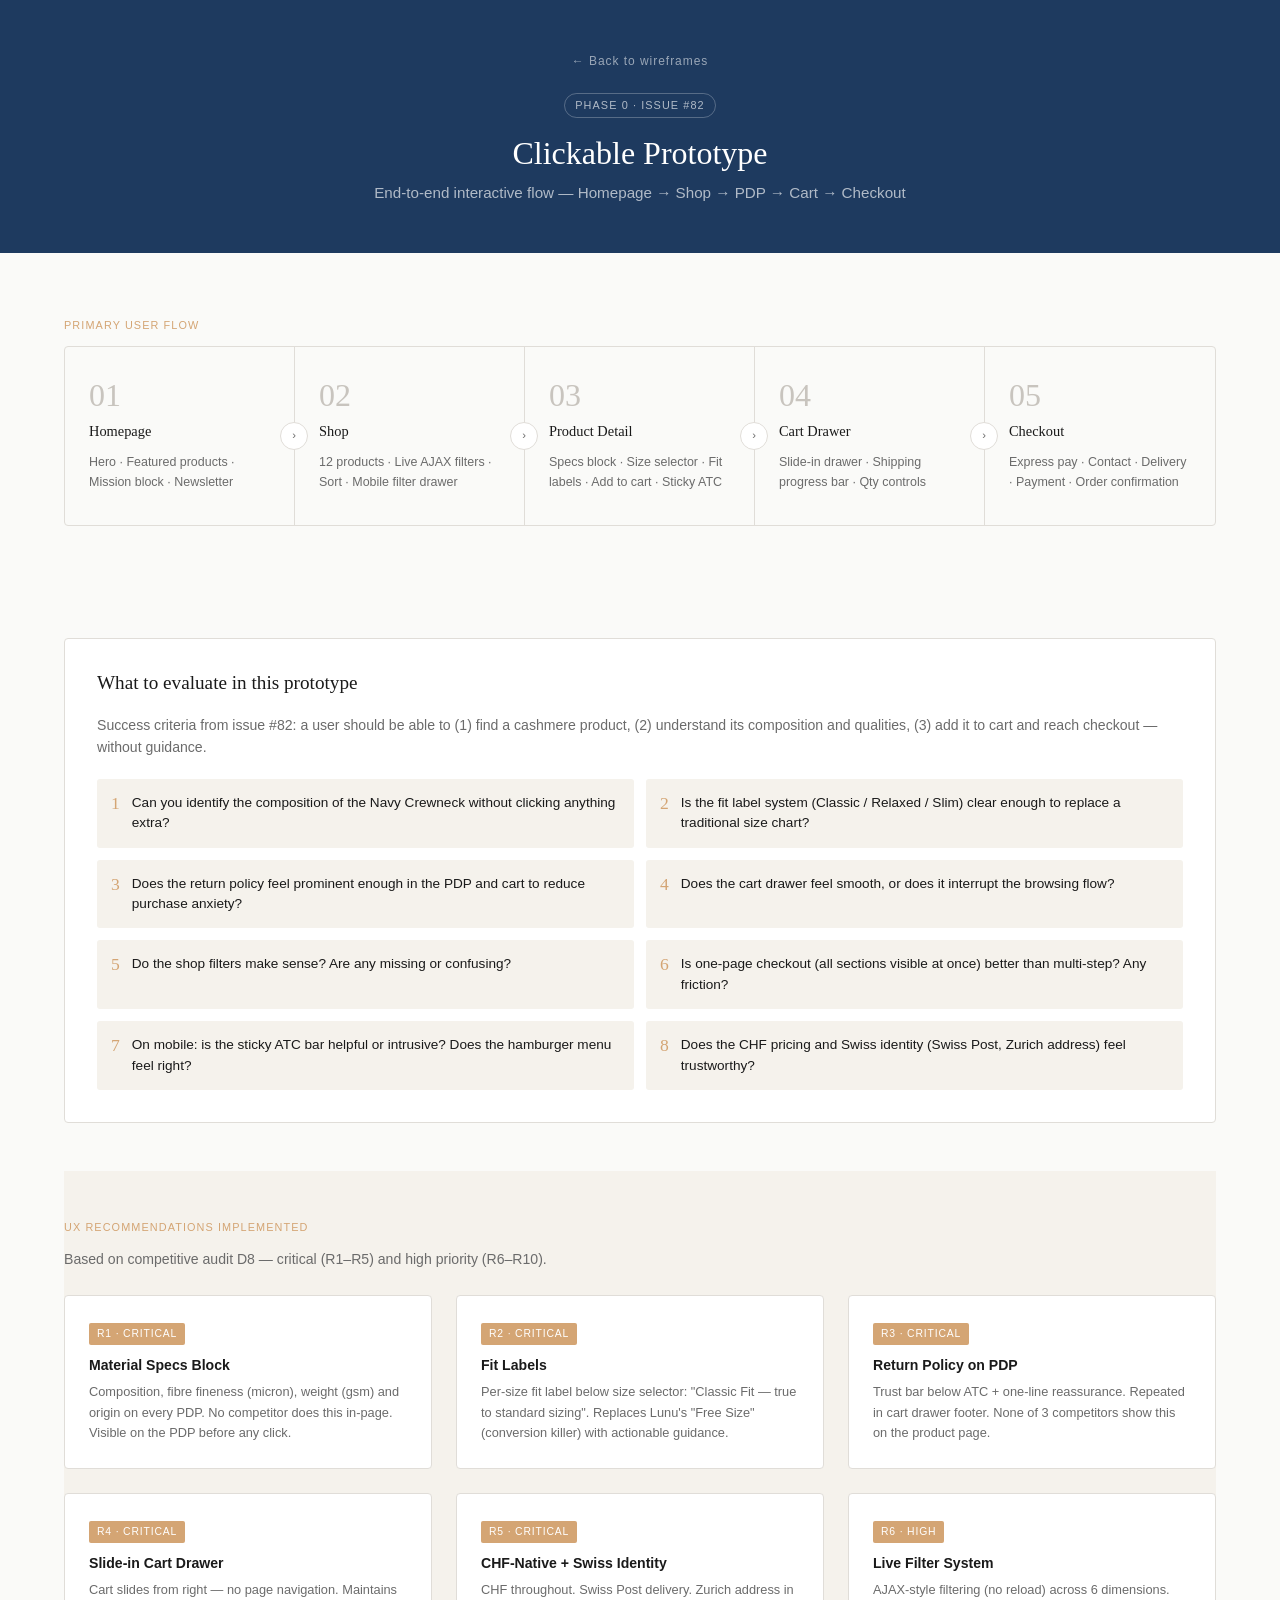
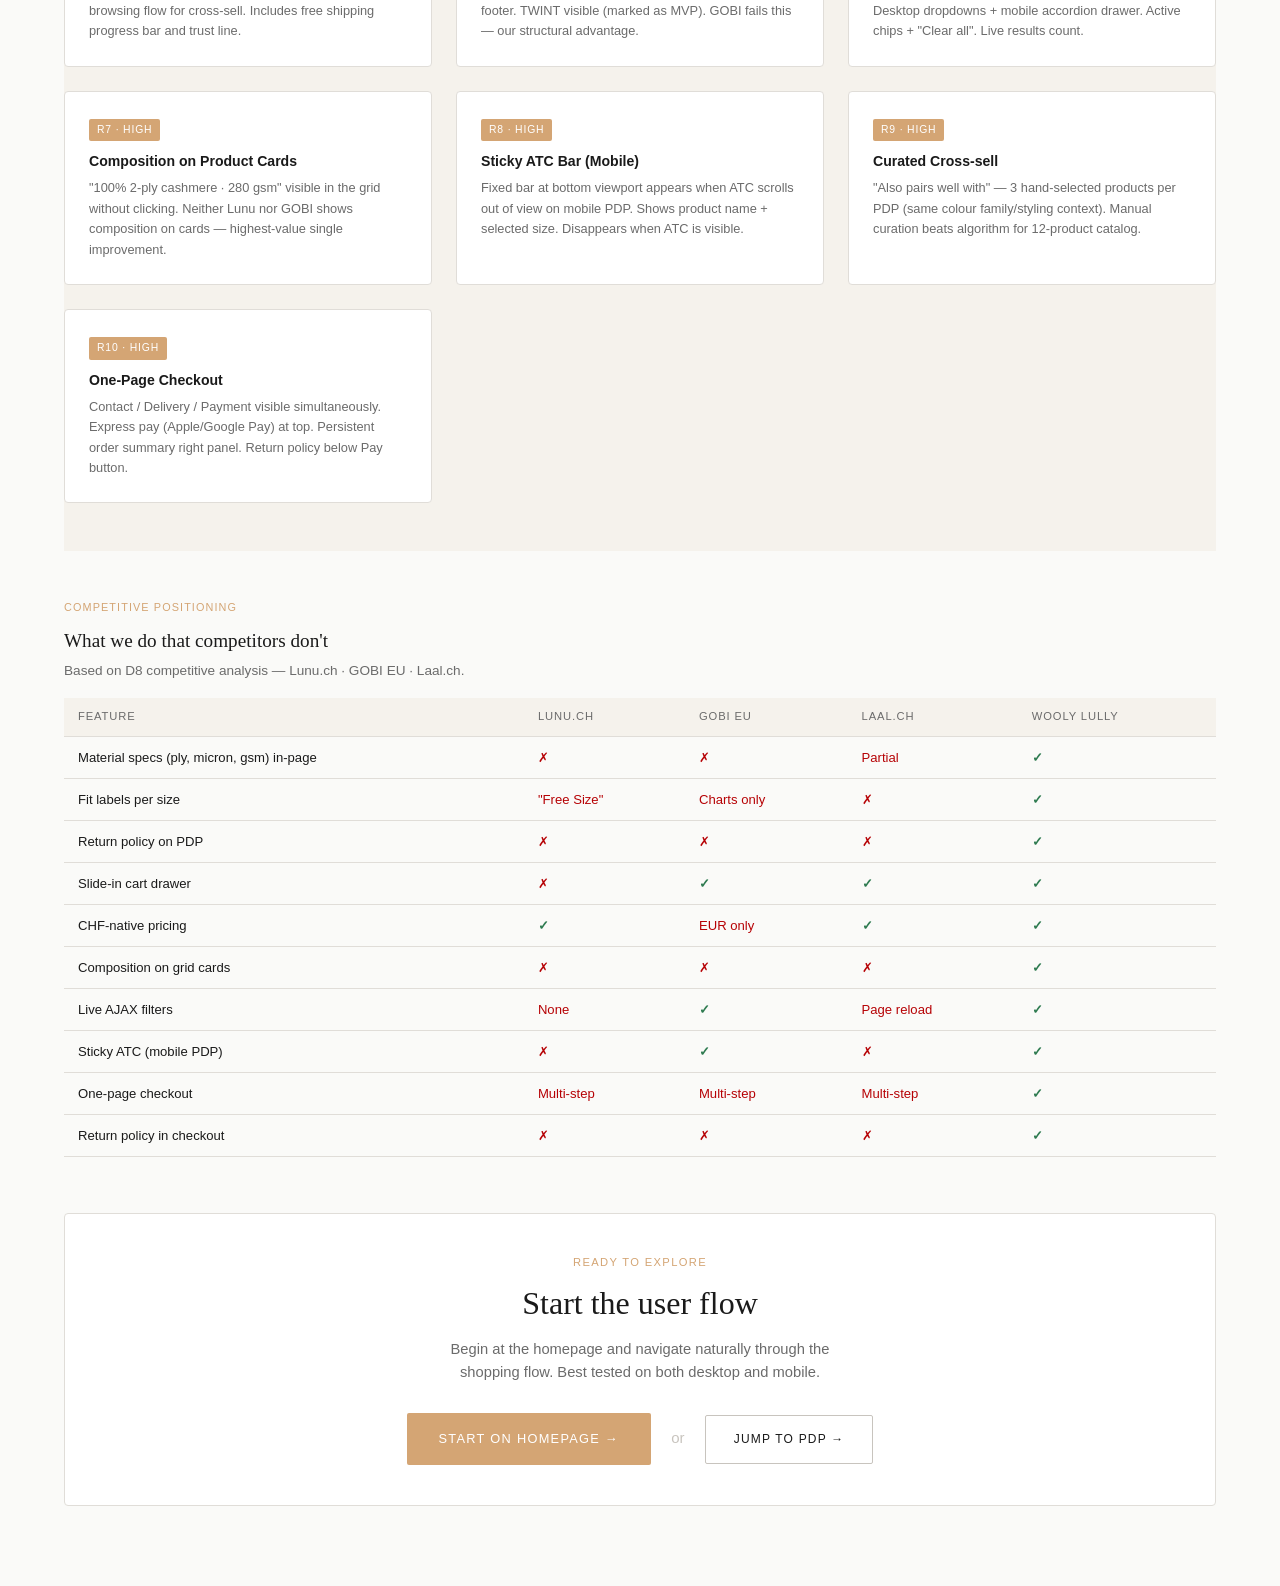
==== index.html @ c2e41254 "Fix company name: Wolly Lully → Wooly Lully" ====
<!DOCTYPE html>
<html lang="en">
<head>
  <meta charset="UTF-8">
  <meta name="viewport" content="width=device-width, initial-scale=1.0">
  <title>Wooly Lully — Clickable Prototype</title>
  <link rel="stylesheet" href="style.css">
  <style>
    body { background: var(--bg); }
    .back-to-wireframes {
      display: inline-flex;
      align-items: center;
      gap: 6px;
      font-size: 0.75rem;
      letter-spacing: 0.08em;
      color: rgba(255,255,255,0.55);
      text-decoration: none;
      transition: color 0.2s;
    }
    .back-to-wireframes:hover { color: rgba(255,255,255,0.9); }
    .phase-badge {
      display: inline-block;
      padding: 3px 10px;
      border: 1px solid rgba(255,255,255,0.25);
      border-radius: 20px;
      font-size: 0.68rem;
      letter-spacing: 0.1em;
      text-transform: uppercase;
      color: rgba(255,255,255,0.65);
      margin-bottom: 16px;
    }
    .flow-label {
      font-size: 0.68rem;
      letter-spacing: 0.1em;
      text-transform: uppercase;
      color: var(--gold);
      margin-bottom: 12px;
      font-weight: 500;
    }
    .ux-tag-critical { background: #B60205; }
    .ux-tag-high { background: var(--gold); }
    .what-to-test {
      background: var(--bg-white);
      border: 1px solid var(--border);
      border-radius: 4px;
      padding: 32px;
      margin: 48px 0;
    }
    .what-to-test h2 { margin-bottom: 20px; font-size: 1.2rem; }
    .test-list { display: grid; grid-template-columns: 1fr 1fr; gap: 12px; }
    @media (max-width: 640px) { .test-list { grid-template-columns: 1fr; } }
    .test-item {
      display: flex;
      gap: 12px;
      padding: 14px;
      background: var(--bg-beige);
      border-radius: 3px;
      font-size: 0.85rem;
      line-height: 1.5;
    }
    .test-item .num {
      font-family: var(--font-serif);
      font-size: 1.1rem;
      color: var(--gold);
      line-height: 1.2;
      flex-shrink: 0;
    }
    .diff-table { width: 100%; border-collapse: collapse; font-size: 0.82rem; margin-top: 16px; }
    .diff-table th, .diff-table td { padding: 10px 14px; border-bottom: 1px solid var(--border); text-align: left; }
    .diff-table th { font-size: 0.7rem; letter-spacing: 0.08em; text-transform: uppercase; color: var(--text-muted); font-weight: 500; background: var(--bg-beige); }
    .diff-table td:first-child { font-weight: 500; white-space: nowrap; }
    .tick { color: var(--success); font-weight: 600; }
    .cross { color: #B60205; }
  </style>
</head>
<body>

<!-- Proto header -->
<div class="proto-header">
  <div class="container">
    <a href="../wireframes/index.html" class="back-to-wireframes">← Back to wireframes</a>
    <div style="margin-top:20px;">
      <div class="phase-badge">Phase 0 · Issue #82</div>
      <h1>Clickable Prototype</h1>
      <p>End-to-end interactive flow — Homepage → Shop → PDP → Cart → Checkout</p>
    </div>
  </div>
</div>

<main style="padding-bottom:80px;">
  <div class="container">

    <!-- USER FLOW CARDS -->
    <div class="flow-section">
      <div class="flow-label">Primary User Flow</div>
      <div class="flow-cards">
        <a href="homepage.html" class="flow-card">
          <div class="flow-card-num">01</div>
          <h3>Homepage</h3>
          <p>Hero · Featured products · Mission block · Newsletter</p>
          <div class="arrow">›</div>
        </a>
        <a href="shop.html" class="flow-card">
          <div class="flow-card-num">02</div>
          <h3>Shop</h3>
          <p>12 products · Live AJAX filters · Sort · Mobile filter drawer</p>
          <div class="arrow">›</div>
        </a>
        <a href="pdp.html" class="flow-card">
          <div class="flow-card-num">03</div>
          <h3>Product Detail</h3>
          <p>Specs block · Size selector · Fit labels · Add to cart · Sticky ATC</p>
          <div class="arrow">›</div>
        </a>
        <a href="pdp.html" class="flow-card" onclick="event.preventDefault(); window.location.href='pdp.html'; setTimeout(()=>openCart && openCart(), 800)">
          <div class="flow-card-num">04</div>
          <h3>Cart Drawer</h3>
          <p>Slide-in drawer · Shipping progress bar · Qty controls</p>
          <div class="arrow">›</div>
        </a>
        <a href="checkout.html" class="flow-card">
          <div class="flow-card-num">05</div>
          <h3>Checkout</h3>
          <p>Express pay · Contact · Delivery · Payment · Order confirmation</p>
        </a>
      </div>
    </div>

    <!-- WHAT TO TEST -->
    <div class="what-to-test">
      <h2>What to evaluate in this prototype</h2>
      <p style="color:var(--text-muted); font-size:0.88rem; margin-bottom:20px;">
        Success criteria from issue #82: a user should be able to (1) find a cashmere product, (2) understand its composition and qualities, (3) add it to cart and reach checkout — without guidance.
      </p>
      <div class="test-list">
        <div class="test-item">
          <div class="num">1</div>
          <div>Can you identify the composition of the Navy Crewneck without clicking anything extra?</div>
        </div>
        <div class="test-item">
          <div class="num">2</div>
          <div>Is the fit label system (Classic / Relaxed / Slim) clear enough to replace a traditional size chart?</div>
        </div>
        <div class="test-item">
          <div class="num">3</div>
          <div>Does the return policy feel prominent enough in the PDP and cart to reduce purchase anxiety?</div>
        </div>
        <div class="test-item">
          <div class="num">4</div>
          <div>Does the cart drawer feel smooth, or does it interrupt the browsing flow?</div>
        </div>
        <div class="test-item">
          <div class="num">5</div>
          <div>Do the shop filters make sense? Are any missing or confusing?</div>
        </div>
        <div class="test-item">
          <div class="num">6</div>
          <div>Is one-page checkout (all sections visible at once) better than multi-step? Any friction?</div>
        </div>
        <div class="test-item">
          <div class="num">7</div>
          <div>On mobile: is the sticky ATC bar helpful or intrusive? Does the hamburger menu feel right?</div>
        </div>
        <div class="test-item">
          <div class="num">8</div>
          <div>Does the CHF pricing and Swiss identity (Swiss Post, Zurich address) feel trustworthy?</div>
        </div>
      </div>
    </div>

    <!-- UX DIFFERENTIATORS IMPLEMENTED -->
    <div class="ux-notes">
      <div style="margin-bottom:24px;">
        <div class="flow-label">UX Recommendations implemented</div>
        <p style="font-size:0.88rem; color:var(--text-muted);">Based on competitive audit D8 — critical (R1–R5) and high priority (R6–R10).</p>
      </div>
      <div class="ux-grid">
        <div class="ux-card">
          <span class="tag ux-tag-critical">R1 · Critical</span>
          <h4>Material Specs Block</h4>
          <p>Composition, fibre fineness (micron), weight (gsm) and origin on every PDP. No competitor does this in-page. Visible on the PDP before any click.</p>
        </div>
        <div class="ux-card">
          <span class="tag ux-tag-critical">R2 · Critical</span>
          <h4>Fit Labels</h4>
          <p>Per-size fit label below size selector: "Classic Fit — true to standard sizing". Replaces Lunu's "Free Size" (conversion killer) with actionable guidance.</p>
        </div>
        <div class="ux-card">
          <span class="tag ux-tag-critical">R3 · Critical</span>
          <h4>Return Policy on PDP</h4>
          <p>Trust bar below ATC + one-line reassurance. Repeated in cart drawer footer. None of 3 competitors show this on the product page.</p>
        </div>
        <div class="ux-card">
          <span class="tag ux-tag-critical">R4 · Critical</span>
          <h4>Slide-in Cart Drawer</h4>
          <p>Cart slides from right — no page navigation. Maintains browsing flow for cross-sell. Includes free shipping progress bar and trust line.</p>
        </div>
        <div class="ux-card">
          <span class="tag ux-tag-critical">R5 · Critical</span>
          <h4>CHF-Native + Swiss Identity</h4>
          <p>CHF throughout. Swiss Post delivery. Zurich address in footer. TWINT visible (marked as MVP). GOBI fails this — our structural advantage.</p>
        </div>
        <div class="ux-card">
          <span class="tag ux-tag-high">R6 · High</span>
          <h4>Live Filter System</h4>
          <p>AJAX-style filtering (no reload) across 6 dimensions. Desktop dropdowns + mobile accordion drawer. Active chips + "Clear all". Live results count.</p>
        </div>
        <div class="ux-card">
          <span class="tag ux-tag-high">R7 · High</span>
          <h4>Composition on Product Cards</h4>
          <p>"100% 2-ply cashmere · 280 gsm" visible in the grid without clicking. Neither Lunu nor GOBI shows composition on cards — highest-value single improvement.</p>
        </div>
        <div class="ux-card">
          <span class="tag ux-tag-high">R8 · High</span>
          <h4>Sticky ATC Bar (Mobile)</h4>
          <p>Fixed bar at bottom viewport appears when ATC scrolls out of view on mobile PDP. Shows product name + selected size. Disappears when ATC is visible.</p>
        </div>
        <div class="ux-card">
          <span class="tag ux-tag-high">R9 · High</span>
          <h4>Curated Cross-sell</h4>
          <p>"Also pairs well with" — 3 hand-selected products per PDP (same colour family/styling context). Manual curation beats algorithm for 12-product catalog.</p>
        </div>
        <div class="ux-card">
          <span class="tag ux-tag-high">R10 · High</span>
          <h4>One-Page Checkout</h4>
          <p>Contact / Delivery / Payment visible simultaneously. Express pay (Apple/Google Pay) at top. Persistent order summary right panel. Return policy below Pay button.</p>
        </div>
      </div>
    </div>

    <!-- VS COMPETITORS TABLE -->
    <div style="margin-top: 48px;">
      <div class="flow-label">Competitive positioning</div>
      <h2 style="margin-bottom:8px; font-size:1.2rem;">What we do that competitors don't</h2>
      <p style="font-size:0.85rem; color:var(--text-muted); margin-bottom:4px;">
        Based on D8 competitive analysis — Lunu.ch · GOBI EU · Laal.ch.
      </p>
      <table class="diff-table">
        <thead>
          <tr>
            <th>Feature</th>
            <th>Lunu.ch</th>
            <th>GOBI EU</th>
            <th>Laal.ch</th>
            <th>Wooly Lully</th>
          </tr>
        </thead>
        <tbody>
          <tr>
            <td>Material specs (ply, micron, gsm) in-page</td>
            <td class="cross">✗</td>
            <td class="cross">✗</td>
            <td class="cross">Partial</td>
            <td class="tick">✓</td>
          </tr>
          <tr>
            <td>Fit labels per size</td>
            <td class="cross">"Free Size"</td>
            <td class="cross">Charts only</td>
            <td class="cross">✗</td>
            <td class="tick">✓</td>
          </tr>
          <tr>
            <td>Return policy on PDP</td>
            <td class="cross">✗</td>
            <td class="cross">✗</td>
            <td class="cross">✗</td>
            <td class="tick">✓</td>
          </tr>
          <tr>
            <td>Slide-in cart drawer</td>
            <td class="cross">✗</td>
            <td class="tick">✓</td>
            <td class="tick">✓</td>
            <td class="tick">✓</td>
          </tr>
          <tr>
            <td>CHF-native pricing</td>
            <td class="tick">✓</td>
            <td class="cross">EUR only</td>
            <td class="tick">✓</td>
            <td class="tick">✓</td>
          </tr>
          <tr>
            <td>Composition on grid cards</td>
            <td class="cross">✗</td>
            <td class="cross">✗</td>
            <td class="cross">✗</td>
            <td class="tick">✓</td>
          </tr>
          <tr>
            <td>Live AJAX filters</td>
            <td class="cross">None</td>
            <td class="tick">✓</td>
            <td class="cross">Page reload</td>
            <td class="tick">✓</td>
          </tr>
          <tr>
            <td>Sticky ATC (mobile PDP)</td>
            <td class="cross">✗</td>
            <td class="tick">✓</td>
            <td class="cross">✗</td>
            <td class="tick">✓</td>
          </tr>
          <tr>
            <td>One-page checkout</td>
            <td class="cross">Multi-step</td>
            <td class="cross">Multi-step</td>
            <td class="cross">Multi-step</td>
            <td class="tick">✓</td>
          </tr>
          <tr>
            <td>Return policy in checkout</td>
            <td class="cross">✗</td>
            <td class="cross">✗</td>
            <td class="cross">✗</td>
            <td class="tick">✓</td>
          </tr>
        </tbody>
      </table>
    </div>

    <!-- Start flow CTA -->
    <div style="text-align:center; margin-top:56px; padding: 40px; background:var(--bg-white); border:1px solid var(--border); border-radius:4px;">
      <p class="label-caps" style="color:var(--gold); margin-bottom:12px;">Ready to explore</p>
      <h2 style="margin-bottom:16px;">Start the user flow</h2>
      <p style="color:var(--text-muted); margin-bottom:28px; font-size:0.92rem; max-width:400px; margin-left:auto; margin-right:auto;">
        Begin at the homepage and navigate naturally through the shopping flow. Best tested on both desktop and mobile.
      </p>
      <a href="homepage.html" class="btn btn-primary btn--lg">Start on Homepage →</a>
      <span style="margin:0 16px; color:var(--border-dark)">or</span>
      <a href="pdp.html" class="btn btn-secondary">Jump to PDP →</a>
    </div>

  </div><!-- /container -->
</main>

<script src="app.js"></script>
</body>
</html>
---- style.css ----
/* ============================================================
   WOLLY LULLY — Clickable Prototype Styles
   Shared across all prototype pages
   ============================================================ */

/* --- Reset & Variables --- */
*, *::before, *::after { box-sizing: border-box; margin: 0; padding: 0; }

:root {
  --bg:        #FAFAF8;
  --bg-beige:  #F5F2EC;
  --bg-white:  #FFFFFF;
  --text:      #1A1A1A;
  --text-muted:#6B6B6B;
  --text-light:#9B9B9B;
  --gold:      #D4A574;
  --gold-dark: #B8924A;
  --border:    #E0DDD8;
  --border-dark:#C8C4BE;
  --navy:      #1E3A5F;
  --success:   #2D7A4F;
  --radius:    2px;
  --shadow:    0 2px 16px rgba(0,0,0,0.08);
  --shadow-lg: 0 4px 32px rgba(0,0,0,0.12);
  --transition: 0.22s ease;
  --font-serif: 'Playfair Display', Georgia, 'Times New Roman', serif;
  --font-sans:  'Inter', -apple-system, BlinkMacSystemFont, 'Segoe UI', sans-serif;
  --header-h:  64px;
}

html { scroll-behavior: smooth; }

body {
  font-family: var(--font-sans);
  background: var(--bg);
  color: var(--text);
  font-size: 15px;
  line-height: 1.6;
  -webkit-font-smoothing: antialiased;
}

a { color: inherit; text-decoration: none; }
img { display: block; max-width: 100%; }
button { cursor: pointer; border: none; background: none; font-family: inherit; }
input, select, textarea { font-family: inherit; }
ul { list-style: none; }

/* --- Typography --- */
h1, h2, h3, h4 {
  font-family: var(--font-serif);
  font-weight: normal;
  line-height: 1.2;
}
h1 { font-size: clamp(1.8rem, 4vw, 2.8rem); }
h2 { font-size: clamp(1.4rem, 3vw, 2rem); }
h3 { font-size: 1.2rem; }
h4 { font-size: 1rem; }

.label-caps {
  font-size: 0.7rem;
  letter-spacing: 0.12em;
  text-transform: uppercase;
  font-weight: 500;
}

/* --- Layout --- */
.container { max-width: 1200px; margin: 0 auto; padding: 0 24px; }
.container--narrow { max-width: 860px; }

/* ============================================================
   HEADER
   ============================================================ */
.site-header {
  position: fixed;
  top: 0; left: 0; right: 0;
  height: var(--header-h);
  background: var(--bg-white);
  border-bottom: 1px solid var(--border);
  z-index: 100;
  transition: box-shadow var(--transition);
}
.site-header.scrolled { box-shadow: 0 2px 12px rgba(0,0,0,0.06); }

.header-inner {
  display: grid;
  grid-template-columns: 1fr auto 1fr;
  align-items: center;
  height: 100%;
  padding: 0 24px;
}

.header-nav { display: flex; gap: 28px; }
.header-nav a {
  font-size: 0.75rem;
  letter-spacing: 0.1em;
  text-transform: uppercase;
  color: var(--text-muted);
  transition: color var(--transition);
}
.header-nav a:hover, .header-nav a.active { color: var(--text); }

.header-logo {
  text-align: center;
  font-family: var(--font-serif);
  font-size: 1.25rem;
  letter-spacing: 0.08em;
  color: var(--text);
}

.header-actions {
  display: flex;
  justify-content: flex-end;
  align-items: center;
  gap: 16px;
}

.cart-btn {
  position: relative;
  display: flex;
  align-items: center;
  gap: 6px;
  padding: 6px 0;
  font-size: 0.75rem;
  letter-spacing: 0.1em;
  text-transform: uppercase;
  color: var(--text-muted);
  transition: color var(--transition);
}
.cart-btn:hover { color: var(--text); }

.cart-badge {
  display: none;
  position: absolute;
  top: -2px; right: -10px;
  min-width: 18px; height: 18px;
  background: var(--text);
  color: #fff;
  border-radius: 50%;
  font-size: 0.65rem;
  font-weight: 600;
  align-items: center;
  justify-content: center;
}
.cart-badge.visible { display: flex; }

/* Hamburger (mobile only) */
.hamburger {
  display: none;
  flex-direction: column;
  gap: 5px;
  padding: 8px;
  min-width: 44px;
  min-height: 44px;
  align-items: center;
  justify-content: center;
}
.hamburger span {
  display: block;
  width: 22px;
  height: 2px;
  background: var(--text);
  transition: var(--transition);
}

/* Page offset for fixed header */
.page-body { padding-top: var(--header-h); }

/* ============================================================
   MOBILE NAVIGATION DRAWER
   ============================================================ */
.nav-overlay {
  display: none;
  position: fixed;
  inset: 0;
  background: rgba(0,0,0,0.4);
  z-index: 200;
  opacity: 0;
  transition: opacity var(--transition);
}
.nav-overlay.open { display: block; opacity: 1; }

.nav-drawer {
  position: fixed;
  top: 0; right: 0;
  width: 260px;
  height: 100%;
  background: var(--bg-white);
  z-index: 201;
  transform: translateX(100%);
  transition: transform 0.3s ease;
  display: flex;
  flex-direction: column;
}
.nav-drawer.open { transform: translateX(0); }

.nav-drawer-header {
  display: flex;
  justify-content: space-between;
  align-items: center;
  padding: 20px 24px;
  border-bottom: 1px solid var(--border);
}
.nav-drawer-header span {
  font-size: 0.7rem;
  letter-spacing: 0.12em;
  text-transform: uppercase;
  font-weight: 500;
}

.nav-drawer-links {
  flex: 1;
  padding: 16px 0;
}
.nav-drawer-links a {
  display: flex;
  justify-content: space-between;
  align-items: center;
  padding: 14px 24px;
  font-size: 1.05rem;
  font-family: var(--font-serif);
  color: var(--text);
  border-bottom: 1px solid var(--border);
  transition: background var(--transition);
  min-height: 44px;
}
.nav-drawer-links a:hover { background: var(--bg-beige); }

.nav-drawer-footer {
  padding: 20px 24px;
  border-top: 1px solid var(--border);
  display: flex;
  flex-direction: column;
  gap: 12px;
}
.nav-drawer-footer a {
  font-size: 0.8rem;
  color: var(--text-muted);
  transition: color var(--transition);
}
.nav-drawer-footer a:hover { color: var(--text); }

/* ============================================================
   BUTTONS
   ============================================================ */
.btn {
  display: inline-flex;
  align-items: center;
  justify-content: center;
  padding: 14px 28px;
  font-size: 0.75rem;
  letter-spacing: 0.1em;
  text-transform: uppercase;
  font-weight: 500;
  border-radius: var(--radius);
  transition: all var(--transition);
  min-height: 48px;
  cursor: pointer;
  border: none;
  font-family: var(--font-sans);
}

.btn-primary {
  background: var(--gold);
  color: #fff;
}
.btn-primary:hover { background: var(--gold-dark); }

.btn-secondary {
  background: transparent;
  color: var(--text);
  border: 1px solid var(--border-dark);
}
.btn-secondary:hover { border-color: var(--text); }

.btn-dark {
  background: var(--text);
  color: #fff;
}
.btn-dark:hover { background: #333; }

.btn-outline-gold {
  background: transparent;
  color: var(--gold);
  border: 1px solid var(--gold);
}
.btn-outline-gold:hover { background: var(--gold); color: #fff; }

.btn--full { width: 100%; }
.btn--lg { padding: 16px 32px; font-size: 0.8rem; }

/* Icon buttons */
.icon-btn {
  display: flex;
  align-items: center;
  justify-content: center;
  width: 36px;
  height: 36px;
  border-radius: 50%;
  transition: background var(--transition);
  min-width: 44px;
  min-height: 44px;
}
.icon-btn:hover { background: var(--bg-beige); }

/* ============================================================
   BREADCRUMB
   ============================================================ */
.breadcrumb {
  display: flex;
  gap: 8px;
  align-items: center;
  padding: 16px 0;
  font-size: 0.8rem;
  color: var(--text-muted);
}
.breadcrumb a { transition: color var(--transition); }
.breadcrumb a:hover { color: var(--text); }
.breadcrumb .sep { color: var(--border-dark); }
.breadcrumb .current { color: var(--text); }

/* ============================================================
   PRODUCT CARDS
   ============================================================ */
.product-card {
  display: flex;
  flex-direction: column;
  background: var(--bg-white);
  border: 1px solid var(--border);
  border-radius: var(--radius);
  overflow: hidden;
  transition: box-shadow var(--transition), transform var(--transition);
  cursor: pointer;
}
.product-card:hover {
  box-shadow: var(--shadow);
  transform: translateY(-2px);
}

.product-card__image {
  aspect-ratio: 3/4;
  overflow: hidden;
  position: relative;
}
.product-card__image .img-placeholder {
  width: 100%;
  height: 100%;
  display: flex;
  align-items: center;
  justify-content: center;
  font-size: 0.7rem;
  color: rgba(255,255,255,0.7);
  letter-spacing: 0.08em;
  text-transform: uppercase;
  transition: transform 0.4s ease;
}
.product-card:hover .img-placeholder { transform: scale(1.04); }

.product-card__body {
  padding: 14px 16px 16px;
  display: flex;
  flex-direction: column;
  gap: 4px;
  flex: 1;
}
.product-card__name {
  font-family: var(--font-serif);
  font-size: 0.95rem;
  line-height: 1.3;
}
.product-card__composition {
  font-size: 0.78rem;
  color: var(--text-muted);
}
.product-card__fit {
  font-size: 0.72rem;
  color: var(--text-light);
  font-style: italic;
}
.product-card__price {
  margin-top: 8px;
  font-size: 0.9rem;
  font-weight: 500;
  color: var(--text);
}
.product-card__cta {
  margin-top: 12px;
  padding: 10px;
  font-size: 0.7rem;
  letter-spacing: 0.1em;
  text-transform: uppercase;
  text-align: center;
  background: transparent;
  border: 1px solid var(--border);
  color: var(--text-muted);
  border-radius: var(--radius);
  transition: all var(--transition);
  width: 100%;
  display: block;
}
.product-card:hover .product-card__cta {
  border-color: var(--gold);
  color: var(--gold);
  background: rgba(212,165,116,0.04);
}

/* Product grid */
.product-grid {
  display: grid;
  grid-template-columns: repeat(3, 1fr);
  gap: 20px;
}

/* ============================================================
   IMAGE PLACEHOLDER COLOURS (per product)
   ============================================================ */
.img-navy    { background: linear-gradient(135deg, #1E3A5F 0%, #2C5282 100%); }
.img-cream   { background: linear-gradient(135deg, #EDE8DF 0%, #D4CCBA 100%); color: rgba(60,50,40,0.5) !important; }
.img-burgundy{ background: linear-gradient(135deg, #722F37 0%, #9B3A4A 100%); }
.img-camel   { background: linear-gradient(135deg, #C19A6B 0%, #A0784A 100%); }
.img-charcoal{ background: linear-gradient(135deg, #36454F 0%, #4A5568 100%); }
.img-ivory   { background: linear-gradient(135deg, #F5F0E8 0%, #E8DFD0 100%); color: rgba(60,50,40,0.4) !important; }
.img-grey    { background: linear-gradient(135deg, #8A8A8A 0%, #A0A0A0 100%); }
.img-oatmeal { background: linear-gradient(135deg, #C9B99A 0%, #B0A080 100%); }
.img-black   { background: linear-gradient(135deg, #1A1A1A 0%, #333 100%); }

/* ============================================================
   TRUST BAR
   ============================================================ */
.trust-bar {
  display: flex;
  gap: 20px;
  align-items: center;
  flex-wrap: wrap;
  padding: 12px 0;
  font-size: 0.78rem;
  color: var(--text-muted);
  border-top: 1px solid var(--border);
  border-bottom: 1px solid var(--border);
}
.trust-bar span { display: flex; align-items: center; gap: 6px; }

/* ============================================================
   FOOTER
   ============================================================ */
.site-footer {
  background: var(--text);
  color: rgba(255,255,255,0.7);
  padding: 48px 0 32px;
  margin-top: 80px;
}
.footer-grid {
  display: grid;
  grid-template-columns: repeat(4, 1fr);
  gap: 32px;
  margin-bottom: 40px;
}
.footer-col h5 {
  font-size: 0.7rem;
  letter-spacing: 0.12em;
  text-transform: uppercase;
  color: rgba(255,255,255,0.9);
  margin-bottom: 16px;
  font-weight: 500;
  font-family: var(--font-sans);
}
.footer-col a {
  display: block;
  font-size: 0.85rem;
  color: rgba(255,255,255,0.55);
  margin-bottom: 10px;
  transition: color var(--transition);
}
.footer-col a:hover { color: rgba(255,255,255,0.9); }

.footer-bottom {
  border-top: 1px solid rgba(255,255,255,0.1);
  padding-top: 24px;
  display: flex;
  justify-content: space-between;
  align-items: center;
  flex-wrap: wrap;
  gap: 12px;
}
.footer-bottom p { font-size: 0.78rem; }

.payment-icons {
  display: flex;
  gap: 8px;
  align-items: center;
}
.payment-icon {
  padding: 4px 8px;
  background: rgba(255,255,255,0.12);
  border-radius: 3px;
  font-size: 0.65rem;
  letter-spacing: 0.05em;
  color: rgba(255,255,255,0.7);
  font-weight: 500;
}

/* ============================================================
   CART DRAWER
   ============================================================ */
.cart-overlay {
  display: none;
  position: fixed;
  inset: 0;
  background: rgba(0,0,0,0.4);
  z-index: 300;
  opacity: 0;
  transition: opacity var(--transition);
}
.cart-overlay.open { display: block; opacity: 1; }

.cart-drawer {
  position: fixed;
  top: 0; right: 0;
  width: 400px;
  max-width: 100vw;
  height: 100%;
  background: var(--bg-white);
  z-index: 301;
  transform: translateX(100%);
  transition: transform 0.3s ease;
  display: flex;
  flex-direction: column;
  box-shadow: var(--shadow-lg);
}
.cart-drawer.open { transform: translateX(0); }

.cart-drawer-header {
  display: flex;
  justify-content: space-between;
  align-items: center;
  padding: 20px 24px;
  border-bottom: 1px solid var(--border);
}
.cart-drawer-header h3 { font-family: var(--font-serif); font-size: 1.1rem; }

/* Shipping progress bar */
.shipping-progress {
  padding: 14px 24px;
  background: var(--bg-beige);
  border-bottom: 1px solid var(--border);
}
.shipping-progress p {
  font-size: 0.78rem;
  color: var(--text-muted);
  margin-bottom: 8px;
}
.shipping-progress p strong { color: var(--success); }
.progress-bar {
  height: 4px;
  background: var(--border);
  border-radius: 2px;
  overflow: hidden;
}
.progress-bar-fill {
  height: 100%;
  background: var(--success);
  border-radius: 2px;
  transition: width 0.4s ease;
}

/* Cart items */
.cart-items {
  flex: 1;
  overflow-y: auto;
  padding: 0 24px;
}
.cart-item {
  display: grid;
  grid-template-columns: 72px 1fr;
  gap: 14px;
  padding: 20px 0;
  border-bottom: 1px solid var(--border);
}
.cart-item-image {
  width: 72px;
  height: 96px;
  border-radius: var(--radius);
  overflow: hidden;
  flex-shrink: 0;
}
.cart-item-image .img-placeholder {
  width: 100%;
  height: 100%;
  font-size: 0.55rem;
  display: flex;
  align-items: center;
  justify-content: center;
  color: rgba(255,255,255,0.6);
  text-transform: uppercase;
  letter-spacing: 0.05em;
}
.cart-item-details { display: flex; flex-direction: column; gap: 4px; }
.cart-item-name { font-family: var(--font-serif); font-size: 0.95rem; }
.cart-item-meta { font-size: 0.78rem; color: var(--text-muted); }
.cart-item-price { font-size: 0.9rem; font-weight: 500; margin-top: 4px; }
.cart-item-controls {
  display: flex;
  align-items: center;
  justify-content: space-between;
  margin-top: 8px;
}
.qty-controls {
  display: flex;
  align-items: center;
  gap: 0;
  border: 1px solid var(--border);
  border-radius: var(--radius);
  overflow: hidden;
}
.qty-btn {
  width: 32px;
  height: 32px;
  display: flex;
  align-items: center;
  justify-content: center;
  font-size: 1rem;
  color: var(--text-muted);
  background: transparent;
  transition: background var(--transition);
  border: none;
  cursor: pointer;
}
.qty-btn:hover { background: var(--bg-beige); }
.qty-display {
  width: 36px;
  text-align: center;
  font-size: 0.85rem;
  border-left: 1px solid var(--border);
  border-right: 1px solid var(--border);
  line-height: 32px;
}
.remove-item {
  font-size: 0.75rem;
  color: var(--text-light);
  text-decoration: underline;
  background: none;
  border: none;
  cursor: pointer;
  transition: color var(--transition);
}
.remove-item:hover { color: var(--text); }

/* Cart footer */
.cart-footer {
  padding: 20px 24px;
  border-top: 1px solid var(--border);
}
.cart-totals { margin-bottom: 16px; }
.cart-totals .row {
  display: flex;
  justify-content: space-between;
  font-size: 0.85rem;
  padding: 4px 0;
  color: var(--text-muted);
}
.cart-totals .row.total {
  font-size: 1rem;
  font-weight: 500;
  color: var(--text);
  border-top: 1px solid var(--border);
  padding-top: 10px;
  margin-top: 6px;
}
.cart-trust {
  text-align: center;
  font-size: 0.75rem;
  color: var(--text-light);
  margin-top: 12px;
}

.cart-empty {
  flex: 1;
  display: flex;
  flex-direction: column;
  align-items: center;
  justify-content: center;
  padding: 40px 24px;
  text-align: center;
  gap: 16px;
}
.cart-empty p { color: var(--text-muted); font-size: 0.9rem; }

/* ============================================================
   SIZE GUIDE MODAL
   ============================================================ */
.modal-overlay {
  display: none;
  position: fixed;
  inset: 0;
  background: rgba(0,0,0,0.5);
  z-index: 400;
  align-items: center;
  justify-content: center;
  padding: 24px;
}
.modal-overlay.open { display: flex; }

.modal {
  background: var(--bg-white);
  border-radius: 4px;
  max-width: 540px;
  width: 100%;
  max-height: 80vh;
  overflow-y: auto;
  padding: 32px;
}
.modal-header {
  display: flex;
  justify-content: space-between;
  align-items: center;
  margin-bottom: 24px;
}
.modal-header h3 { font-family: var(--font-serif); }

.size-guide-table { width: 100%; border-collapse: collapse; font-size: 0.85rem; }
.size-guide-table th, .size-guide-table td {
  padding: 10px 12px;
  border-bottom: 1px solid var(--border);
  text-align: left;
}
.size-guide-table th {
  font-size: 0.7rem;
  letter-spacing: 0.08em;
  text-transform: uppercase;
  color: var(--text-muted);
  font-weight: 500;
}

/* ============================================================
   STICKY ATC BAR (mobile PDP)
   ============================================================ */
.sticky-atc {
  display: none;
  position: fixed;
  bottom: 0;
  left: 0;
  right: 0;
  background: var(--bg-white);
  border-top: 1px solid var(--border);
  padding: 12px 16px;
  z-index: 150;
  box-shadow: 0 -4px 16px rgba(0,0,0,0.08);
  align-items: center;
  gap: 12px;
}
.sticky-atc.visible { display: flex; }
.sticky-atc-info { flex: 1; }
.sticky-atc-info .name { font-size: 0.85rem; font-weight: 500; }
.sticky-atc-info .meta { font-size: 0.75rem; color: var(--text-muted); }
.sticky-atc .btn { padding: 12px 20px; font-size: 0.72rem; white-space: nowrap; flex-shrink: 0; }

/* ============================================================
   SECTION HEADERS
   ============================================================ */
.section-header {
  text-align: center;
  margin-bottom: 40px;
}
.section-header h2 { margin-bottom: 8px; }
.section-header p { color: var(--text-muted); font-size: 0.9rem; }

/* ============================================================
   NOTIFICATION TOAST
   ============================================================ */
.toast {
  position: fixed;
  bottom: 80px;
  left: 50%;
  transform: translateX(-50%) translateY(20px);
  background: var(--text);
  color: #fff;
  padding: 12px 24px;
  border-radius: 24px;
  font-size: 0.82rem;
  opacity: 0;
  transition: all 0.3s ease;
  pointer-events: none;
  white-space: nowrap;
  z-index: 500;
}
.toast.show {
  opacity: 1;
  transform: translateX(-50%) translateY(0);
}

/* ============================================================
   HOMEPAGE — HERO
   ============================================================ */
.hero {
  position: relative;
  height: 600px;
  display: flex;
  align-items: center;
  justify-content: center;
  overflow: hidden;
  background: linear-gradient(135deg, #1E3A5F 0%, #2C3E6B 50%, #3A2C50 100%);
}
.hero-content {
  text-align: center;
  color: #fff;
  z-index: 2;
  padding: 0 24px;
}
.hero-eyebrow {
  font-size: 0.7rem;
  letter-spacing: 0.18em;
  text-transform: uppercase;
  color: rgba(255,255,255,0.65);
  margin-bottom: 20px;
}
.hero h1 {
  color: #fff;
  margin-bottom: 16px;
  max-width: 600px;
}
.hero p {
  font-size: 1.05rem;
  color: rgba(255,255,255,0.75);
  margin-bottom: 32px;
  max-width: 420px;
  margin-left: auto;
  margin-right: auto;
}

/* ============================================================
   HOMEPAGE — MISSION
   ============================================================ */
.mission {
  display: grid;
  grid-template-columns: 1fr 1fr;
  gap: 0;
  background: var(--bg-white);
}
.mission-block {
  padding: 64px 56px;
}
.mission-block:first-child {
  border-right: 1px solid var(--border);
}
.mission-block .eyebrow {
  font-size: 0.68rem;
  letter-spacing: 0.14em;
  text-transform: uppercase;
  color: var(--gold);
  margin-bottom: 16px;
}
.mission-block h2 { margin-bottom: 16px; font-size: 1.5rem; }
.mission-block p { color: var(--text-muted); line-height: 1.8; font-size: 0.92rem; }

/* ============================================================
   HOMEPAGE — NEWSLETTER
   ============================================================ */
.newsletter-section {
  background: var(--bg-beige);
  padding: 64px 24px;
  text-align: center;
}
.newsletter-section h2 { margin-bottom: 8px; }
.newsletter-section p { color: var(--text-muted); margin-bottom: 28px; font-size: 0.92rem; }

.newsletter-form {
  display: flex;
  gap: 0;
  max-width: 420px;
  margin: 0 auto;
}
.newsletter-form input {
  flex: 1;
  padding: 14px 16px;
  border: 1px solid var(--border-dark);
  border-right: none;
  border-radius: var(--radius) 0 0 var(--radius);
  background: var(--bg-white);
  font-size: 0.9rem;
  outline: none;
  transition: border-color var(--transition);
}
.newsletter-form input:focus { border-color: var(--gold); }
.newsletter-form button {
  border-radius: 0 var(--radius) var(--radius) 0;
  padding: 14px 24px;
}

/* ============================================================
   SHOP PAGE — FILTER BAR
   ============================================================ */
.shop-toolbar {
  display: flex;
  justify-content: space-between;
  align-items: center;
  padding: 16px 0;
  border-bottom: 1px solid var(--border);
  margin-bottom: 24px;
  gap: 12px;
}
.filter-bar {
  display: flex;
  gap: 8px;
  flex-wrap: wrap;
  align-items: center;
}
.filter-select {
  padding: 8px 12px;
  border: 1px solid var(--border);
  border-radius: var(--radius);
  background: var(--bg-white);
  font-size: 0.78rem;
  color: var(--text);
  cursor: pointer;
  outline: none;
  appearance: none;
  padding-right: 28px;
  background-image: url("data:image/svg+xml,%3Csvg xmlns='http://www.w3.org/2000/svg' width='12' height='8' viewBox='0 0 12 8'%3E%3Cpath d='M1 1l5 5 5-5' stroke='%236B6B6B' stroke-width='1.5' fill='none' stroke-linecap='round'/%3E%3C/svg%3E");
  background-repeat: no-repeat;
  background-position: right 10px center;
  transition: border-color var(--transition);
  min-height: 36px;
}
.filter-select:focus, .filter-select:hover { border-color: var(--text); }

.active-filters {
  display: flex;
  gap: 6px;
  flex-wrap: wrap;
  margin-top: 12px;
}
.filter-chip {
  display: inline-flex;
  align-items: center;
  gap: 6px;
  padding: 4px 10px;
  background: var(--text);
  color: #fff;
  border-radius: 20px;
  font-size: 0.72rem;
  letter-spacing: 0.04em;
}
.filter-chip button {
  color: rgba(255,255,255,0.7);
  font-size: 0.9rem;
  line-height: 1;
  transition: color var(--transition);
}
.filter-chip button:hover { color: #fff; }

.sort-select {
  padding: 8px 32px 8px 12px;
  border: 1px solid var(--border);
  border-radius: var(--radius);
  background: var(--bg-white);
  font-size: 0.78rem;
  appearance: none;
  background-image: url("data:image/svg+xml,%3Csvg xmlns='http://www.w3.org/2000/svg' width='12' height='8' viewBox='0 0 12 8'%3E%3Cpath d='M1 1l5 5 5-5' stroke='%236B6B6B' stroke-width='1.5' fill='none' stroke-linecap='round'/%3E%3C/svg%3E");
  background-repeat: no-repeat;
  background-position: right 10px center;
  cursor: pointer;
  outline: none;
  min-height: 36px;
}

.results-count {
  font-size: 0.8rem;
  color: var(--text-muted);
  white-space: nowrap;
}

/* Mobile filter button */
.filter-toggle-btn {
  display: none;
  align-items: center;
  gap: 8px;
  padding: 10px 16px;
  border: 1px solid var(--border);
  border-radius: var(--radius);
  font-size: 0.78rem;
  background: var(--bg-white);
  transition: border-color var(--transition);
  min-height: 44px;
}
.filter-toggle-btn:hover { border-color: var(--text); }
.filter-badge {
  display: none;
  background: var(--text);
  color: #fff;
  border-radius: 50%;
  width: 18px;
  height: 18px;
  font-size: 0.65rem;
  align-items: center;
  justify-content: center;
}
.filter-badge.visible { display: flex; }

/* Mobile filter drawer */
.filter-overlay {
  display: none;
  position: fixed;
  inset: 0;
  background: rgba(0,0,0,0.4);
  z-index: 200;
}
.filter-overlay.open { display: block; }

.filter-drawer {
  position: fixed;
  bottom: 0; left: 0; right: 0;
  background: var(--bg-white);
  z-index: 201;
  border-radius: 12px 12px 0 0;
  max-height: 90vh;
  overflow-y: auto;
  transform: translateY(100%);
  transition: transform 0.3s ease;
}
.filter-drawer.open { transform: translateY(0); }

.filter-drawer-header {
  display: flex;
  justify-content: space-between;
  align-items: center;
  padding: 20px 24px;
  border-bottom: 1px solid var(--border);
  position: sticky;
  top: 0;
  background: var(--bg-white);
  z-index: 1;
}
.filter-accordion-item { border-bottom: 1px solid var(--border); }
.filter-accordion-btn {
  width: 100%;
  display: flex;
  justify-content: space-between;
  align-items: center;
  padding: 16px 24px;
  font-size: 0.9rem;
  background: none;
  border: none;
  cursor: pointer;
  text-align: left;
  min-height: 48px;
}
.filter-accordion-content {
  display: none;
  padding: 4px 24px 16px;
  flex-wrap: wrap;
  gap: 8px;
}
.filter-accordion-content.open { display: flex; }
.filter-option-btn {
  padding: 8px 14px;
  border: 1px solid var(--border);
  border-radius: 20px;
  font-size: 0.8rem;
  background: transparent;
  cursor: pointer;
  transition: all var(--transition);
  min-height: 36px;
}
.filter-option-btn.active {
  background: var(--text);
  color: #fff;
  border-color: var(--text);
}
.filter-drawer-footer {
  position: sticky;
  bottom: 0;
  background: var(--bg-white);
  padding: 16px 24px;
  border-top: 1px solid var(--border);
  display: flex;
  gap: 12px;
}

/* ============================================================
   PDP (Product Detail Page)
   ============================================================ */
.pdp-grid {
  display: grid;
  grid-template-columns: 1fr 1fr;
  gap: 48px;
  padding: 32px 0 64px;
  align-items: start;
}

/* Gallery */
.pdp-gallery { position: sticky; top: calc(var(--header-h) + 24px); }
.pdp-gallery-main {
  aspect-ratio: 3/4;
  border-radius: var(--radius);
  overflow: hidden;
  margin-bottom: 12px;
  cursor: zoom-in;
}
.pdp-gallery-main .img-placeholder {
  width: 100%; height: 100%;
  display: flex;
  align-items: center;
  justify-content: center;
  font-size: 0.85rem;
  color: rgba(255,255,255,0.6);
  letter-spacing: 0.08em;
  text-transform: uppercase;
  transition: transform 0.4s ease;
}
.pdp-gallery-main:hover .img-placeholder { transform: scale(1.05); }

.pdp-thumbs {
  display: grid;
  grid-template-columns: repeat(4, 1fr);
  gap: 8px;
}
.pdp-thumb {
  aspect-ratio: 1;
  border-radius: var(--radius);
  overflow: hidden;
  cursor: pointer;
  border: 2px solid transparent;
  transition: border-color var(--transition);
}
.pdp-thumb.active { border-color: var(--gold); }
.pdp-thumb .img-placeholder {
  width: 100%; height: 100%;
  display: flex;
  align-items: center;
  justify-content: center;
  font-size: 0.55rem;
  color: rgba(255,255,255,0.5);
  text-transform: uppercase;
}

/* PDP info */
.pdp-info { display: flex; flex-direction: column; gap: 24px; }

.pdp-title-row {
  display: flex;
  justify-content: space-between;
  align-items: flex-start;
  gap: 16px;
}
.pdp-name { font-size: 1.8rem; }
.pdp-price { font-size: 1.3rem; font-weight: 500; white-space: nowrap; }

/* Specs block R1 */
.specs-block {
  background: var(--bg-beige);
  border-radius: var(--radius);
  padding: 20px;
}
.specs-block h4 {
  font-size: 0.68rem;
  letter-spacing: 0.12em;
  text-transform: uppercase;
  color: var(--text-muted);
  margin-bottom: 14px;
  font-family: var(--font-sans);
  font-weight: 500;
}
.specs-table { display: grid; grid-template-columns: auto 1fr; gap: 8px 16px; }
.specs-table dt {
  font-size: 0.78rem;
  color: var(--text-muted);
  white-space: nowrap;
}
.specs-table dd { font-size: 0.85rem; font-weight: 500; }

/* Colour swatches */
.option-label {
  font-size: 0.72rem;
  letter-spacing: 0.1em;
  text-transform: uppercase;
  color: var(--text-muted);
  margin-bottom: 10px;
  display: flex;
  justify-content: space-between;
}
.colour-swatches { display: flex; gap: 10px; flex-wrap: wrap; }
.swatch {
  width: 32px;
  height: 32px;
  border-radius: 50%;
  cursor: pointer;
  border: 2px solid transparent;
  outline: 2px solid transparent;
  outline-offset: 3px;
  transition: all var(--transition);
}
.swatch.active { outline-color: var(--gold); }
.swatch:hover { outline-color: var(--border-dark); }

/* Size selector R2 */
.size-grid { display: flex; flex-wrap: wrap; gap: 8px; }
.size-btn {
  min-width: 52px;
  height: 44px;
  border: 1px solid var(--border);
  border-radius: var(--radius);
  font-size: 0.82rem;
  font-weight: 500;
  background: transparent;
  cursor: pointer;
  transition: all var(--transition);
  padding: 0 12px;
}
.size-btn:hover { border-color: var(--text); }
.size-btn.active {
  background: var(--text);
  color: #fff;
  border-color: var(--text);
}
.size-btn.out-of-stock {
  opacity: 0.35;
  cursor: not-allowed;
  text-decoration: line-through;
}

.fit-label {
  display: inline-block;
  margin-top: 10px;
  padding: 6px 12px;
  background: rgba(212,165,116,0.1);
  color: var(--gold-dark);
  font-size: 0.78rem;
  border-radius: var(--radius);
  border: 1px solid rgba(212,165,116,0.25);
  cursor: pointer;
}

.size-guide-link {
  font-size: 0.78rem;
  color: var(--text-muted);
  text-decoration: underline;
  background: none;
  border: none;
  cursor: pointer;
  transition: color var(--transition);
  text-align: left;
}
.size-guide-link:hover { color: var(--text); }

/* ATC section */
.atc-section { display: flex; flex-direction: column; gap: 12px; }

/* Payment icons in PDP */
.pdp-payment-icons {
  display: flex;
  gap: 8px;
  flex-wrap: wrap;
  align-items: center;
  padding: 12px 0;
}
.pdp-payment-icon {
  padding: 4px 8px;
  border: 1px solid var(--border);
  border-radius: 3px;
  font-size: 0.65rem;
  letter-spacing: 0.04em;
  color: var(--text-muted);
  font-weight: 500;
}

/* Product accordions */
.product-accordions { border-top: 1px solid var(--border); }
.accordion-item { border-bottom: 1px solid var(--border); }
.accordion-btn {
  width: 100%;
  display: flex;
  justify-content: space-between;
  align-items: center;
  padding: 16px 0;
  font-size: 0.85rem;
  font-weight: 500;
  background: none;
  border: none;
  cursor: pointer;
  text-align: left;
  transition: color var(--transition);
}
.accordion-btn:hover { color: var(--gold); }
.accordion-icon { font-size: 1rem; color: var(--text-muted); transition: transform var(--transition); }
.accordion-btn.open .accordion-icon { transform: rotate(45deg); }
.accordion-content {
  display: none;
  padding: 0 0 16px;
  font-size: 0.85rem;
  color: var(--text-muted);
  line-height: 1.7;
}
.accordion-content.open { display: block; }

/* Cross-sell R9 */
.cross-sell {
  padding: 48px 0;
  border-top: 1px solid var(--border);
}
.cross-sell h3 {
  text-align: center;
  font-family: var(--font-serif);
  font-size: 1.2rem;
  margin-bottom: 24px;
}
.cross-sell-grid {
  display: grid;
  grid-template-columns: repeat(3, 1fr);
  gap: 16px;
}

/* ============================================================
   CHECKOUT PAGE
   ============================================================ */
.checkout-header {
  background: var(--bg-white);
  border-bottom: 1px solid var(--border);
  padding: 0 24px;
  height: 56px;
  display: flex;
  align-items: center;
  justify-content: space-between;
}
.checkout-header .logo {
  font-family: var(--font-serif);
  font-size: 1.1rem;
  letter-spacing: 0.06em;
}
.checkout-header .secure-label {
  display: flex;
  align-items: center;
  gap: 6px;
  font-size: 0.75rem;
  letter-spacing: 0.08em;
  text-transform: uppercase;
  color: var(--text-muted);
}

.checkout-layout {
  display: grid;
  grid-template-columns: 1fr 420px;
  min-height: calc(100vh - 56px);
  align-items: start;
}

.checkout-form-col {
  padding: 40px 48px 64px;
  max-width: 560px;
}

.checkout-section {
  margin-bottom: 36px;
}
.checkout-section-header {
  display: flex;
  align-items: center;
  gap: 12px;
  margin-bottom: 20px;
  padding-bottom: 12px;
  border-bottom: 1px solid var(--border);
}
.checkout-section-num {
  width: 28px;
  height: 28px;
  border-radius: 50%;
  background: var(--text);
  color: #fff;
  font-size: 0.8rem;
  font-weight: 600;
  display: flex;
  align-items: center;
  justify-content: center;
  flex-shrink: 0;
}
.checkout-section-num.done {
  background: var(--success);
}
.checkout-section-header h3 {
  font-family: var(--font-sans);
  font-size: 0.9rem;
  font-weight: 600;
  letter-spacing: 0.06em;
  text-transform: uppercase;
}

/* Express checkout */
.express-checkout {
  margin-bottom: 28px;
}
.express-checkout p {
  font-size: 0.72rem;
  letter-spacing: 0.08em;
  text-transform: uppercase;
  color: var(--text-muted);
  text-align: center;
  margin-bottom: 12px;
}
.express-btns { display: grid; grid-template-columns: 1fr 1fr; gap: 10px; }
.express-btn {
  display: flex;
  align-items: center;
  justify-content: center;
  padding: 13px;
  border: 1px solid var(--border);
  border-radius: var(--radius);
  font-size: 0.85rem;
  font-weight: 600;
  background: var(--bg-white);
  cursor: pointer;
  gap: 8px;
  transition: border-color var(--transition), background var(--transition);
  min-height: 48px;
}
.express-btn.apple { background: #000; color: #fff; border-color: #000; }
.express-btn.google { border: 1px solid var(--border); }
.express-btn:hover { border-color: var(--text); }

.divider {
  display: flex;
  align-items: center;
  gap: 12px;
  margin: 20px 0;
  font-size: 0.75rem;
  color: var(--text-light);
}
.divider::before, .divider::after {
  content: '';
  flex: 1;
  height: 1px;
  background: var(--border);
}

/* Form fields */
.form-row { display: grid; grid-template-columns: 1fr 1fr; gap: 12px; }
.form-group { display: flex; flex-direction: column; gap: 6px; margin-bottom: 14px; }
.form-group label {
  font-size: 0.75rem;
  letter-spacing: 0.06em;
  text-transform: uppercase;
  color: var(--text-muted);
  font-weight: 500;
}
.form-input {
  padding: 12px 14px;
  border: 1px solid var(--border);
  border-radius: var(--radius);
  font-size: 0.9rem;
  background: var(--bg-white);
  outline: none;
  transition: border-color var(--transition);
  min-height: 48px;
  width: 100%;
}
.form-input:focus { border-color: var(--gold); }
.form-input.filled { border-color: var(--success); background: rgba(45,122,79,0.03); }

/* Payment options */
.payment-options { display: flex; flex-direction: column; gap: 8px; }
.payment-option {
  border: 1px solid var(--border);
  border-radius: var(--radius);
  overflow: hidden;
  transition: border-color var(--transition);
}
.payment-option.selected { border-color: var(--text); }
.payment-option-header {
  display: flex;
  align-items: center;
  gap: 12px;
  padding: 14px 16px;
  cursor: pointer;
  min-height: 52px;
}
.payment-option-header input[type=radio] { accent-color: var(--text); width: 18px; height: 18px; }
.payment-option-label { flex: 1; font-size: 0.88rem; }
.payment-option-icons { display: flex; gap: 4px; }
.pay-icon {
  font-size: 0.6rem;
  padding: 3px 6px;
  border: 1px solid var(--border);
  border-radius: 2px;
  font-weight: 600;
  color: var(--text-muted);
}
.payment-option-body {
  display: none;
  padding: 0 16px 16px;
  border-top: 1px solid var(--border);
}
.payment-option.selected .payment-option-body { display: block; }

.payment-disabled {
  opacity: 0.45;
}
.payment-disabled .payment-option-header { cursor: not-allowed; }
.coming-soon {
  font-size: 0.7rem;
  color: var(--text-light);
  background: var(--bg-beige);
  padding: 2px 8px;
  border-radius: 10px;
}

.pay-btn-wrapper { margin-top: 24px; }
.checkout-reassurance {
  text-align: center;
  font-size: 0.75rem;
  color: var(--text-light);
  margin-top: 12px;
  line-height: 1.6;
}

/* Order summary sidebar */
.order-summary-col {
  background: var(--bg-beige);
  border-left: 1px solid var(--border);
  padding: 40px 36px;
  min-height: calc(100vh - 56px);
  position: sticky;
  top: 0;
}

/* Mobile order summary (collapsed) */
.order-summary-toggle {
  display: none;
  width: 100%;
  padding: 14px 20px;
  background: var(--bg-beige);
  border: none;
  border-bottom: 1px solid var(--border);
  font-size: 0.85rem;
  cursor: pointer;
  justify-content: space-between;
  align-items: center;
  min-height: 52px;
}

.order-summary-items { margin-bottom: 24px; }
.order-item {
  display: flex;
  gap: 14px;
  padding: 14px 0;
  border-bottom: 1px solid var(--border);
  align-items: flex-start;
}
.order-item-image {
  width: 64px;
  height: 80px;
  border-radius: var(--radius);
  overflow: hidden;
  flex-shrink: 0;
  position: relative;
}
.order-item-image .img-placeholder {
  width: 100%; height: 100%;
  display: flex;
  align-items: center;
  justify-content: center;
  font-size: 0.5rem;
  color: rgba(255,255,255,0.5);
  text-transform: uppercase;
  letter-spacing: 0.04em;
}
.item-qty-badge {
  position: absolute;
  top: -6px; right: -6px;
  width: 20px; height: 20px;
  background: var(--text-muted);
  color: #fff;
  border-radius: 50%;
  font-size: 0.65rem;
  font-weight: 600;
  display: flex;
  align-items: center;
  justify-content: center;
}
.order-item-details { flex: 1; }
.order-item-name { font-size: 0.88rem; font-weight: 500; margin-bottom: 4px; }
.order-item-meta { font-size: 0.78rem; color: var(--text-muted); }
.order-item-price { font-size: 0.88rem; font-weight: 500; white-space: nowrap; }

.coupon-row {
  display: flex;
  gap: 8px;
  margin-bottom: 24px;
}
.coupon-row input {
  flex: 1;
  padding: 10px 12px;
  border: 1px solid var(--border);
  border-radius: var(--radius);
  font-size: 0.85rem;
  background: var(--bg-white);
  outline: none;
}
.coupon-row button {
  padding: 10px 16px;
  font-size: 0.75rem;
  letter-spacing: 0.06em;
  text-transform: uppercase;
  border: 1px solid var(--border-dark);
  border-radius: var(--radius);
  background: transparent;
  cursor: pointer;
  transition: all var(--transition);
}
.coupon-row button:hover { background: var(--text); color: #fff; border-color: var(--text); }

.order-totals .row {
  display: flex;
  justify-content: space-between;
  font-size: 0.85rem;
  padding: 6px 0;
  color: var(--text-muted);
}
.order-totals .row.total {
  font-size: 1.05rem;
  font-weight: 600;
  color: var(--text);
  border-top: 1px solid var(--border-dark);
  padding-top: 14px;
  margin-top: 8px;
}
.order-footer {
  margin-top: 20px;
  font-size: 0.78rem;
  color: var(--text-muted);
  line-height: 1.7;
}

/* ============================================================
   PROTOTYPE INDEX PAGE
   ============================================================ */
.proto-header {
  background: var(--navy);
  color: #fff;
  padding: 48px 0;
  text-align: center;
}
.proto-header h1 { color: #fff; font-size: 2rem; margin-bottom: 8px; }
.proto-header p { color: rgba(255,255,255,0.65); font-size: 0.95rem; }

.flow-section { padding: 64px 0; }
.flow-cards {
  display: grid;
  grid-template-columns: repeat(5, 1fr);
  gap: 0;
  border: 1px solid var(--border);
  border-radius: 4px;
  overflow: hidden;
}
.flow-card {
  padding: 32px 24px;
  border-right: 1px solid var(--border);
  text-decoration: none;
  color: var(--text);
  display: flex;
  flex-direction: column;
  gap: 12px;
  transition: background var(--transition);
  position: relative;
}
.flow-card:last-child { border-right: none; }
.flow-card:hover { background: var(--bg-beige); }

.flow-card-num {
  font-size: 2rem;
  font-family: var(--font-serif);
  color: var(--border-dark);
  line-height: 1;
}
.flow-card h3 { font-size: 0.9rem; margin: 0; }
.flow-card p { font-size: 0.78rem; color: var(--text-muted); line-height: 1.6; }
.flow-card .arrow {
  position: absolute;
  right: -14px;
  top: 50%;
  transform: translateY(-50%);
  width: 28px;
  height: 28px;
  background: var(--bg-white);
  border: 1px solid var(--border);
  border-radius: 50%;
  display: flex;
  align-items: center;
  justify-content: center;
  font-size: 0.7rem;
  color: var(--text-muted);
  z-index: 1;
}
.flow-card:last-child .arrow { display: none; }

.ux-notes {
  background: var(--bg-beige);
  padding: 48px 0;
}
.ux-grid {
  display: grid;
  grid-template-columns: repeat(3, 1fr);
  gap: 24px;
}
.ux-card {
  background: var(--bg-white);
  padding: 24px;
  border-radius: 4px;
  border: 1px solid var(--border);
}
.ux-card .tag {
  display: inline-block;
  padding: 3px 8px;
  background: var(--gold);
  color: #fff;
  font-size: 0.65rem;
  letter-spacing: 0.08em;
  text-transform: uppercase;
  border-radius: 2px;
  font-weight: 500;
  margin-bottom: 12px;
}
.ux-card h4 { font-family: var(--font-sans); font-size: 0.88rem; font-weight: 600; margin-bottom: 8px; }
.ux-card p { font-size: 0.8rem; color: var(--text-muted); line-height: 1.6; }

/* ============================================================
   REAL IMAGE SUPPORT
   ============================================================ */
.product-card__image img,
.pdp-gallery-main img,
.pdp-thumb img,
.cart-item-image img,
.order-item-image img,
.cross-sell .product-card__image img {
  width: 100%;
  height: 100%;
  object-fit: cover;
  display: block;
  transition: transform 0.4s ease;
}
.product-card:hover .product-card__image img { transform: scale(1.04); }
.pdp-gallery-main:hover img { transform: scale(1.05); }

/* Hero with real background image */
.hero-img {
  position: absolute;
  inset: 0;
  width: 100%;
  height: 100%;
  object-fit: cover;
  object-position: center 20%;
}
.hero-overlay {
  position: absolute;
  inset: 0;
  background: linear-gradient(135deg, rgba(20,35,70,0.72) 0%, rgba(40,25,55,0.68) 100%);
}

/* Size guide mannequin grid */
.size-mannequin-row {
  display: grid;
  grid-template-columns: repeat(6, 1fr);
  gap: 8px;
  margin-bottom: 20px;
}
.size-mannequin-item { text-align: center; cursor: pointer; }
.size-mannequin-item img {
  width: 100%;
  aspect-ratio: 2/3;
  object-fit: cover;
  border-radius: 2px;
  border: 2px solid transparent;
  transition: border-color 0.2s;
}
.size-mannequin-item.active img { border-color: var(--gold); }
.size-mannequin-item span {
  display: block;
  font-size: 0.72rem;
  font-weight: 600;
  margin-top: 4px;
  color: var(--text-muted);
}
.size-mannequin-item.active span { color: var(--gold); }

/* ============================================================
   RESPONSIVE — TABLET
   ============================================================ */
@media (max-width: 900px) {
  .footer-grid { grid-template-columns: repeat(2, 1fr); }
  .product-grid { grid-template-columns: repeat(2, 1fr); }
  .mission { grid-template-columns: 1fr; }
  .mission-block:first-child { border-right: none; border-bottom: 1px solid var(--border); }
  .mission-block { padding: 40px 32px; }
  .pdp-grid { grid-template-columns: 1fr; gap: 32px; }
  .pdp-gallery { position: static; }
  .checkout-layout { grid-template-columns: 1fr; }
  .order-summary-col {
    display: none;
    border-left: none;
    border-top: 1px solid var(--border);
    position: static;
    min-height: auto;
  }
  .order-summary-col.open { display: block; }
  .order-summary-toggle { display: flex; }
  .flow-cards { grid-template-columns: 1fr; }
  .flow-card { border-right: none; border-bottom: 1px solid var(--border); }
  .flow-card:last-child { border-bottom: none; }
  .flow-card .arrow { display: none; }
  .ux-grid { grid-template-columns: 1fr 1fr; }
  .cross-sell-grid { grid-template-columns: repeat(2, 1fr); }
}

/* ============================================================
   RESPONSIVE — MOBILE
   ============================================================ */
@media (max-width: 640px) {
  :root { --header-h: 56px; }

  .header-nav { display: none; }
  .hamburger { display: flex; }
  .header-inner { grid-template-columns: 44px 1fr 44px; }
  .header-actions { gap: 8px; }

  .hero { height: 380px; }

  .product-grid { grid-template-columns: repeat(2, 1fr); gap: 12px; }

  .filter-bar { display: none; }
  .filter-toggle-btn { display: flex; }

  .pdp-gallery-main { aspect-ratio: 4/5; }
  .pdp-thumbs { display: none; }

  .form-row { grid-template-columns: 1fr; }

  .checkout-form-col { padding: 24px 20px 80px; }

  .footer-grid { grid-template-columns: 1fr 1fr; gap: 24px; }
  .footer-bottom { flex-direction: column; align-items: flex-start; gap: 16px; }

  .ux-grid { grid-template-columns: 1fr; }
  .cross-sell-grid { grid-template-columns: repeat(2, 1fr); }

  .container { padding: 0 16px; }

  .newsletter-form { flex-direction: column; }
  .newsletter-form input { border-right: 1px solid var(--border-dark); border-radius: var(--radius); }
  .newsletter-form button { border-radius: var(--radius); width: 100%; }

  .mission-block { padding: 32px 20px; }

  .shop-toolbar { flex-direction: column; align-items: flex-start; gap: 8px; }

  .sticky-atc { padding: 10px 16px; }
}

/* ============================================================
   BRAND STRIP (shared — homepage, shop, pdp)
   ============================================================ */
.brand-strip {
  background: var(--navy);
  color: rgba(255,255,255,0.65);
  padding: 14px 0;
  overflow: hidden;
}
.brand-strip-inner {
  display: flex;
  gap: 48px;
  justify-content: center;
  flex-wrap: wrap;
  font-size: 0.72rem;
  letter-spacing: 0.12em;
  text-transform: uppercase;
}
.brand-strip-inner span { display: flex; align-items: center; gap: 8px; }

/* ============================================================
   PDP GALLERY HOVER ZOOM
   ============================================================ */
.pdp-gallery-main {
  overflow: hidden;
}
.pdp-gallery-main img {
  transition: transform 0.35s ease;
  cursor: zoom-in;
}
.pdp-gallery-main:hover img {
  transform: scale(1.5);
}

/* ============================================================
   EDUCATIONAL SPEC PARAGRAPH
   ============================================================ */
.specs-edu {
  font-size: 0.82rem;
  color: var(--text-muted);
  line-height: 1.6;
  margin-top: 12px;
  padding: 12px 14px;
  background: var(--bg-beige);
  border-radius: var(--radius);
  border-left: 2px solid var(--gold);
}

/* ============================================================
   CHECKOUT FORM VALIDATION
   ============================================================ */
.form-input.error {
  border-color: #C0392B;
  background: rgba(192,57,43,0.03);
}
.field-error {
  display: block;
  font-size: 0.75rem;
  color: #C0392B;
  margin-top: 4px;
}

/* ============================================================
   ABOUT PAGE
   ============================================================ */
.about-hero {
  background: var(--navy);
  color: #fff;
  padding: 80px 0 64px;
  text-align: center;
}
.about-hero h1 { color: #fff; margin-bottom: 16px; }
.about-hero p { color: rgba(255,255,255,0.75); max-width: 560px; margin: 0 auto; font-size: 1.05rem; }
.about-section {
  padding: 64px 0;
  border-bottom: 1px solid var(--border);
}
.about-section:last-child { border-bottom: none; }
.about-section h2 { margin-bottom: 20px; }
.about-section p { max-width: 680px; line-height: 1.8; color: var(--text-muted); margin-bottom: 16px; }
.about-section p:last-child { margin-bottom: 0; }
.about-eyebrow {
  font-size: 0.72rem;
  letter-spacing: 0.14em;
  text-transform: uppercase;
  color: var(--gold);
  margin-bottom: 12px;
  font-weight: 500;
}
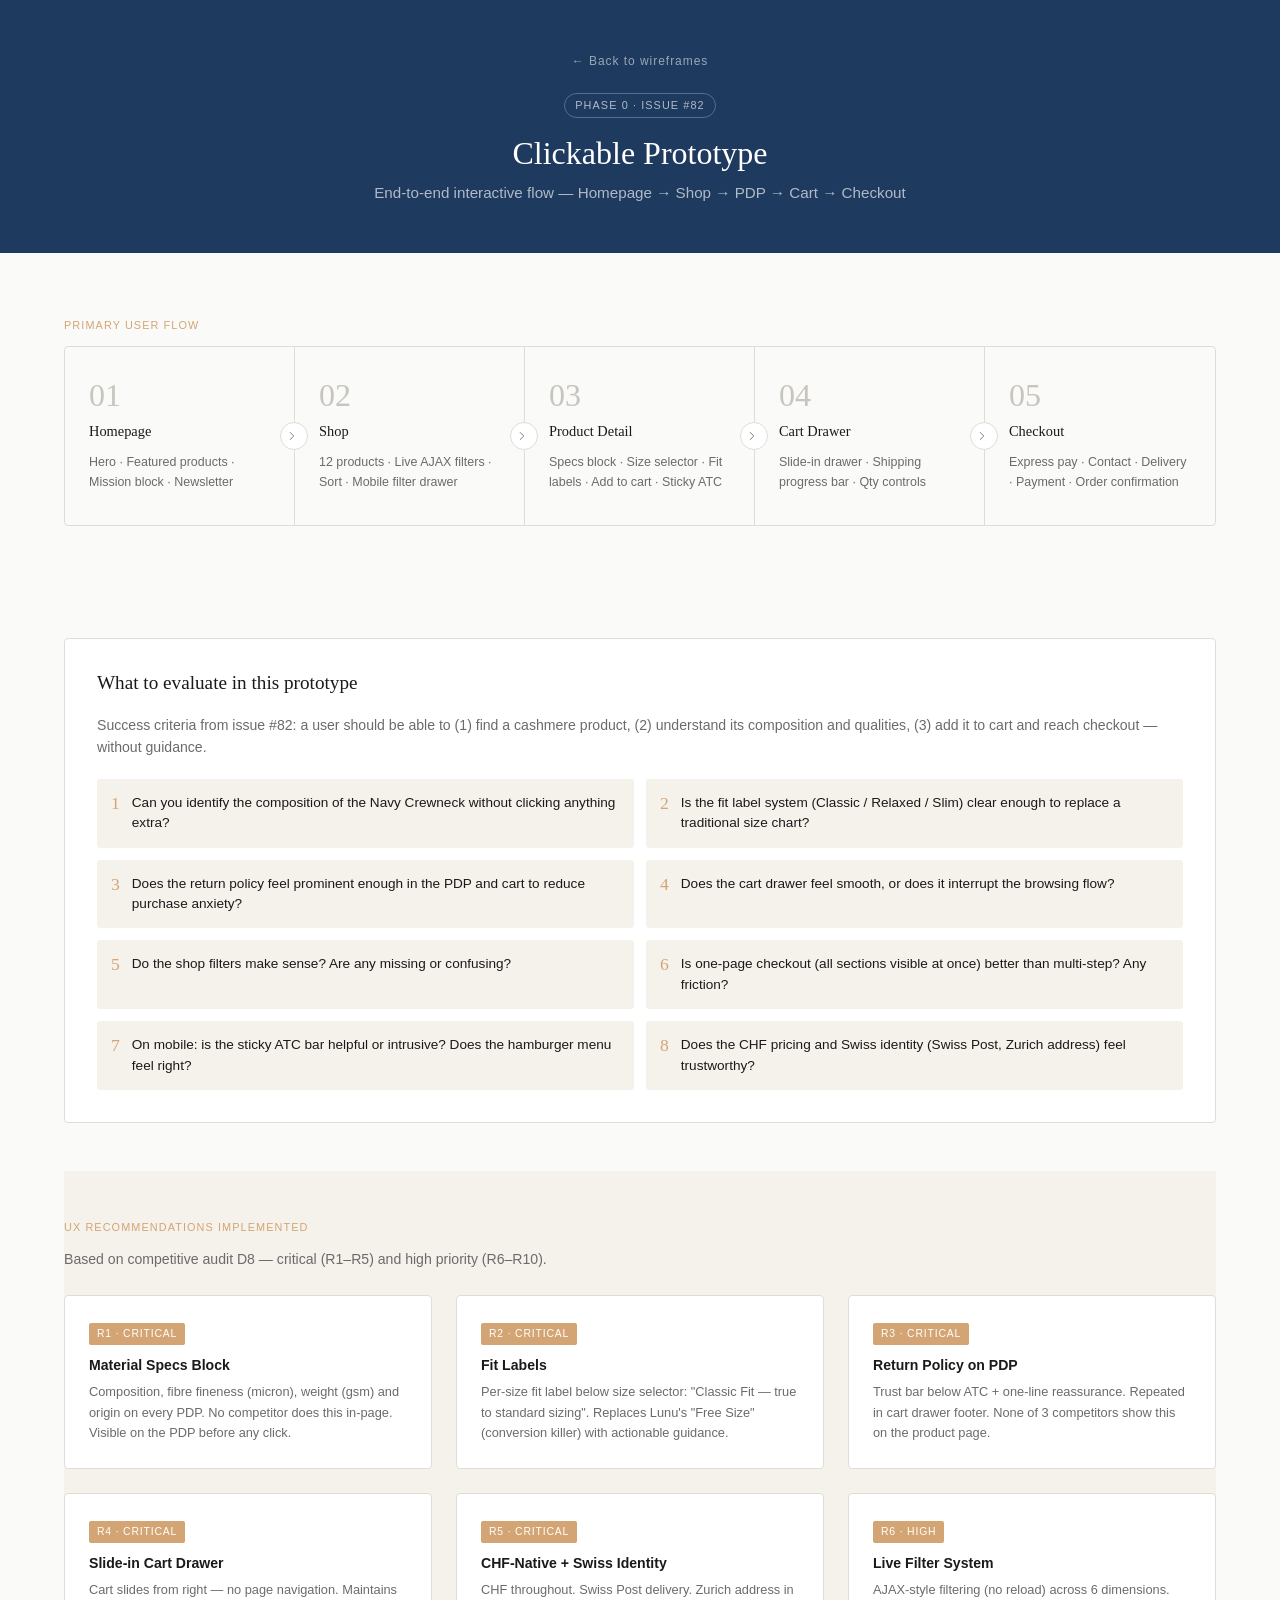
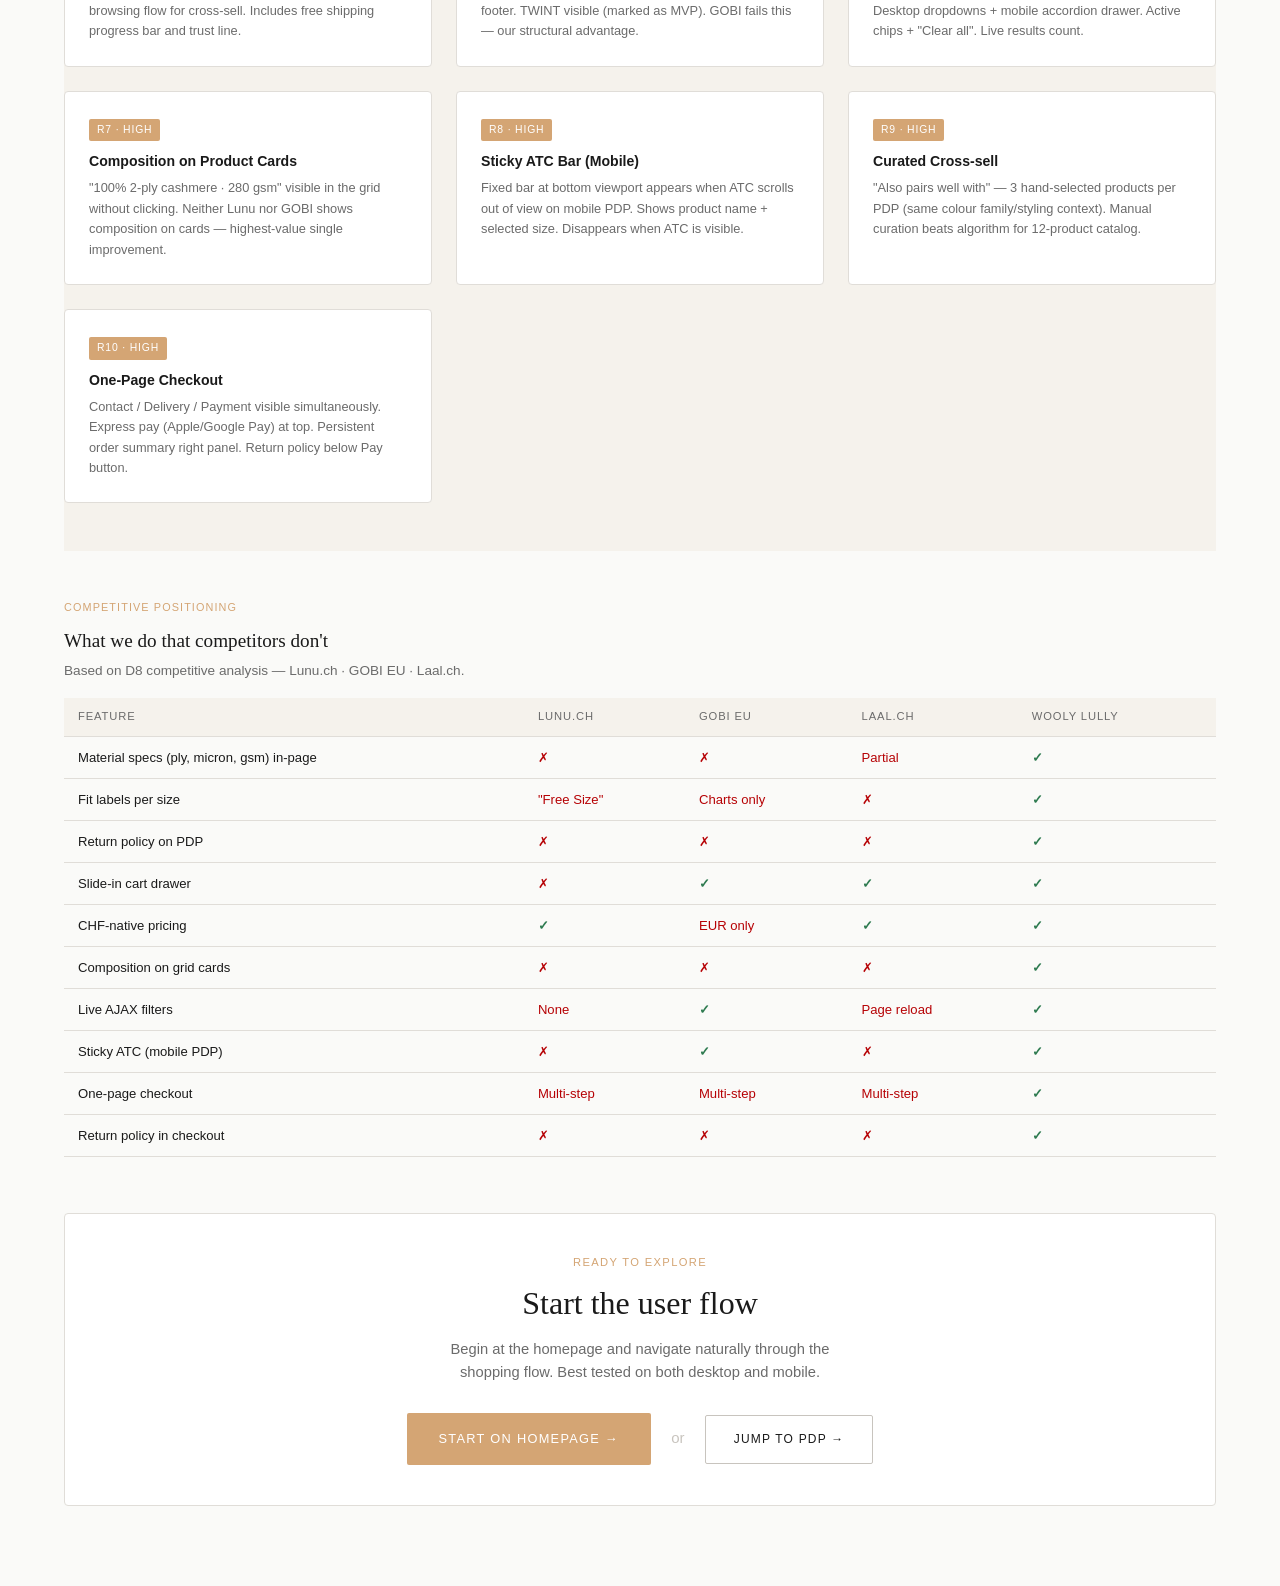
==== commit 84e1cf8c: "Replace all emoji with inline SVG icons and add logo assets - Add 10 SVG icons in assets/icons/ (tru" ====
--- a/index.html
+++ b/index.html
@@ -5,6 +5,9 @@
   <meta name="viewport" content="width=device-width, initial-scale=1.0">
   <title>Wooly Lully — Clickable Prototype</title>
   <link rel="stylesheet" href="style.css">
+  <link rel="icon" type="image/svg+xml" href="assets/logo/favicon.svg">
+  <link rel="icon" type="image/png" sizes="32x32" href="assets/logo/favicon.png">
+
   <style>
     body { background: var(--bg); }
     .back-to-wireframes {
@@ -98,25 +101,25 @@
           <div class="flow-card-num">01</div>
           <h3>Homepage</h3>
           <p>Hero · Featured products · Mission block · Newsletter</p>
-          <div class="arrow">›</div>
+          <div class="arrow"><svg class="icon" width="14" height="14" viewBox="0 0 24 24" fill="none" stroke="currentColor" stroke-width="1.5" stroke-linecap="round" stroke-linejoin="round"><polyline points="9 18 15 12 9 6"/></svg></div>
         </a>
         <a href="shop.html" class="flow-card">
           <div class="flow-card-num">02</div>
           <h3>Shop</h3>
           <p>12 products · Live AJAX filters · Sort · Mobile filter drawer</p>
-          <div class="arrow">›</div>
+          <div class="arrow"><svg class="icon" width="14" height="14" viewBox="0 0 24 24" fill="none" stroke="currentColor" stroke-width="1.5" stroke-linecap="round" stroke-linejoin="round"><polyline points="9 18 15 12 9 6"/></svg></div>
         </a>
         <a href="pdp.html" class="flow-card">
           <div class="flow-card-num">03</div>
           <h3>Product Detail</h3>
           <p>Specs block · Size selector · Fit labels · Add to cart · Sticky ATC</p>
-          <div class="arrow">›</div>
+          <div class="arrow"><svg class="icon" width="14" height="14" viewBox="0 0 24 24" fill="none" stroke="currentColor" stroke-width="1.5" stroke-linecap="round" stroke-linejoin="round"><polyline points="9 18 15 12 9 6"/></svg></div>
         </a>
         <a href="pdp.html" class="flow-card" onclick="event.preventDefault(); window.location.href='pdp.html'; setTimeout(()=>openCart && openCart(), 800)">
           <div class="flow-card-num">04</div>
           <h3>Cart Drawer</h3>
           <p>Slide-in drawer · Shipping progress bar · Qty controls</p>
-          <div class="arrow">›</div>
+          <div class="arrow"><svg class="icon" width="14" height="14" viewBox="0 0 24 24" fill="none" stroke="currentColor" stroke-width="1.5" stroke-linecap="round" stroke-linejoin="round"><polyline points="9 18 15 12 9 6"/></svg></div>
         </a>
         <a href="checkout.html" class="flow-card">
           <div class="flow-card-num">05</div>
--- a/style.css
+++ b/style.css
@@ -5,6 +5,15 @@
 
 /* --- Reset & Variables --- */
 *, *::before, *::after { box-sizing: border-box; margin: 0; padding: 0; }
+
+/* --- Inline SVG Icons --- */
+.icon, .care-icon {
+  display: inline-block;
+  vertical-align: middle;
+  flex-shrink: 0;
+}
+.care-icon { margin-right: 6px; }
+.icon { margin-right: 4px; }
 
 :root {
   --bg:        #FAFAF8;
@@ -105,6 +114,13 @@
   font-size: 1.25rem;
   letter-spacing: 0.08em;
   color: var(--text);
+  display: flex;
+  align-items: center;
+  justify-content: center;
+}
+.header-logo img {
+  height: 40px;
+  width: auto;
 }
 
 .header-actions {
@@ -265,6 +281,17 @@
 }
 .btn-primary:hover { background: var(--gold-dark); }
 
+.hero-cta {
+  padding: 18px 48px;
+  font-size: 0.88rem;
+  letter-spacing: 0.14em;
+  box-shadow: 0 4px 24px rgba(212,165,116,0.4);
+}
+.hero-cta:hover {
+  box-shadow: 0 6px 32px rgba(212,165,116,0.55);
+  transform: translateY(-1px);
+}
+
 .btn-secondary {
   background: transparent;
   color: var(--text);
@@ -471,6 +498,13 @@
   transition: color var(--transition);
 }
 .footer-col a:hover { color: rgba(255,255,255,0.9); }
+.footer-col span, .footer-link-disabled {
+  display: block;
+  font-size: 0.85rem;
+  color: rgba(255,255,255,0.3);
+  margin-bottom: 10px;
+  cursor: default;
+}
 
 .footer-bottom {
   border-top: 1px solid rgba(255,255,255,0.1);
@@ -982,6 +1016,17 @@
   min-height: 44px;
 }
 .filter-toggle-btn:hover { border-color: var(--text); }
+
+.filter-empty-state {
+  grid-column: 1 / -1;
+  display: flex;
+  flex-direction: column;
+  align-items: center;
+  justify-content: center;
+  text-align: center;
+  padding: 64px 24px;
+  color: var(--text);
+}
 .filter-badge {
   display: none;
   background: var(--text);
@@ -1177,19 +1222,34 @@
   display: flex;
   justify-content: space-between;
 }
-.colour-swatches { display: flex; gap: 10px; flex-wrap: wrap; }
+.colour-swatches { display: flex; gap: 12px; flex-wrap: wrap; align-items: center; }
 .swatch {
-  width: 32px;
-  height: 32px;
+  width: 36px;
+  height: 36px;
   border-radius: 50%;
   cursor: pointer;
   border: 2px solid transparent;
   outline: 2px solid transparent;
   outline-offset: 3px;
   transition: all var(--transition);
+  position: relative;
 }
 .swatch.active { outline-color: var(--gold); }
 .swatch:hover { outline-color: var(--border-dark); }
+.swatch[title]::after {
+  content: attr(title);
+  position: absolute;
+  bottom: -22px;
+  left: 50%;
+  transform: translateX(-50%);
+  font-size: 0.65rem;
+  color: var(--text-muted);
+  white-space: nowrap;
+  opacity: 0;
+  transition: opacity 0.2s;
+  pointer-events: none;
+}
+.swatch:hover::after { opacity: 1; }
 
 /* Size selector R2 */
 .size-grid { display: flex; flex-wrap: wrap; gap: 8px; }
@@ -1324,6 +1384,12 @@
   font-family: var(--font-serif);
   font-size: 1.1rem;
   letter-spacing: 0.06em;
+  display: flex;
+  align-items: center;
+}
+.checkout-header .logo img {
+  height: 36px;
+  width: auto;
 }
 .checkout-header .secure-label {
   display: flex;
@@ -1846,7 +1912,19 @@
 
   .mission-block { padding: 32px 20px; }
 
-  .shop-toolbar { flex-direction: column; align-items: flex-start; gap: 8px; }
+  .shop-toolbar {
+    flex-direction: column;
+    align-items: flex-start;
+    gap: 8px;
+    position: sticky;
+    top: var(--header-h);
+    background: var(--bg);
+    z-index: 50;
+    padding: 12px 0;
+    margin: 0 -16px;
+    padding-left: 16px;
+    padding-right: 16px;
+  }
 
   .sticky-atc { padding: 10px 16px; }
 }
